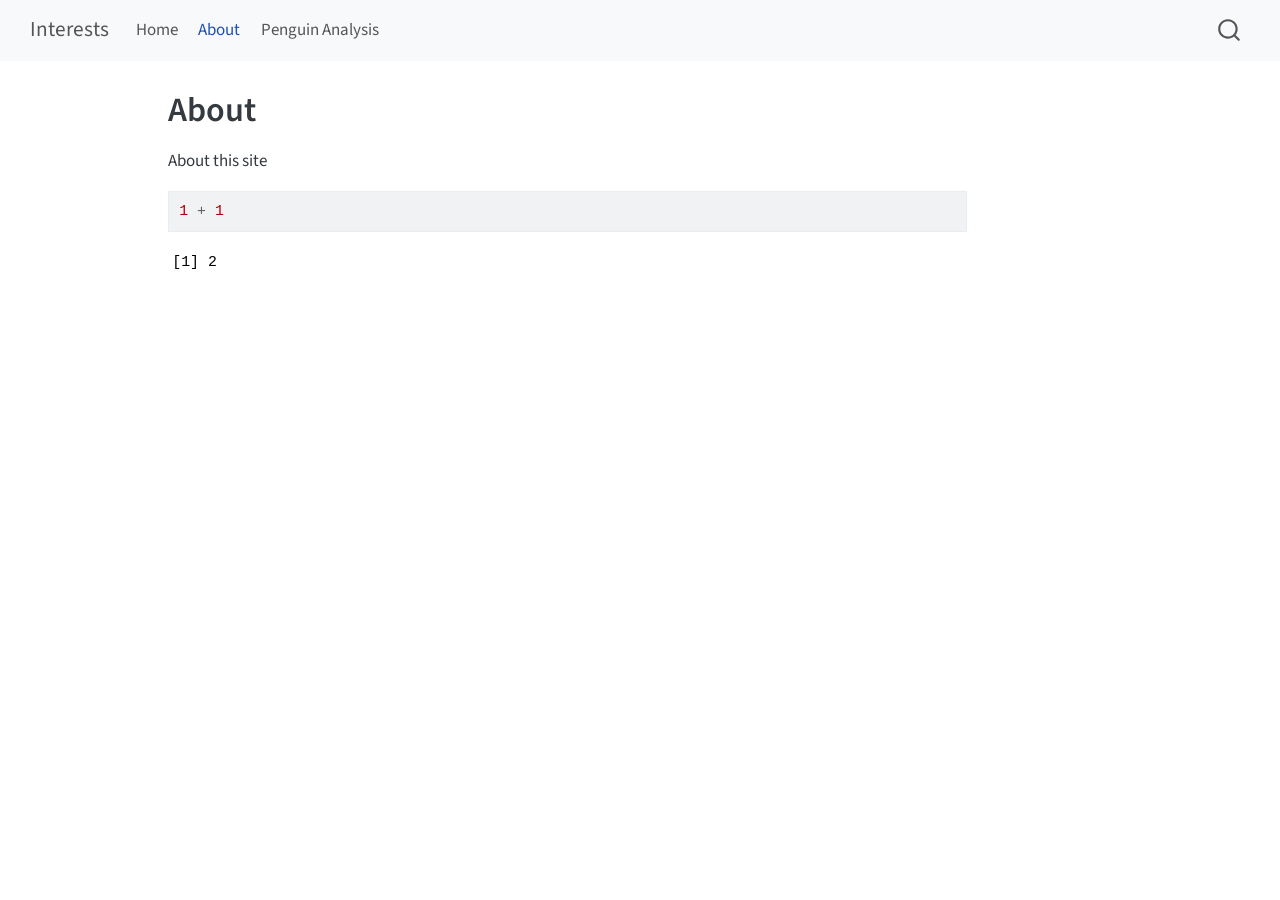
==== docs/about.html @ 3bec6e5f "Add .nojekyll to disable Jekyll builds" ====
<!DOCTYPE html>
<html xmlns="http://www.w3.org/1999/xhtml" lang="en" xml:lang="en"><head>

<meta charset="utf-8">
<meta name="generator" content="quarto-1.6.42">

<meta name="viewport" content="width=device-width, initial-scale=1.0, user-scalable=yes">


<title>About – Interests</title>
<style>
code{white-space: pre-wrap;}
span.smallcaps{font-variant: small-caps;}
div.columns{display: flex; gap: min(4vw, 1.5em);}
div.column{flex: auto; overflow-x: auto;}
div.hanging-indent{margin-left: 1.5em; text-indent: -1.5em;}
ul.task-list{list-style: none;}
ul.task-list li input[type="checkbox"] {
  width: 0.8em;
  margin: 0 0.8em 0.2em -1em; /* quarto-specific, see https://github.com/quarto-dev/quarto-cli/issues/4556 */ 
  vertical-align: middle;
}
/* CSS for syntax highlighting */
pre > code.sourceCode { white-space: pre; position: relative; }
pre > code.sourceCode > span { line-height: 1.25; }
pre > code.sourceCode > span:empty { height: 1.2em; }
.sourceCode { overflow: visible; }
code.sourceCode > span { color: inherit; text-decoration: inherit; }
div.sourceCode { margin: 1em 0; }
pre.sourceCode { margin: 0; }
@media screen {
div.sourceCode { overflow: auto; }
}
@media print {
pre > code.sourceCode { white-space: pre-wrap; }
pre > code.sourceCode > span { display: inline-block; text-indent: -5em; padding-left: 5em; }
}
pre.numberSource code
  { counter-reset: source-line 0; }
pre.numberSource code > span
  { position: relative; left: -4em; counter-increment: source-line; }
pre.numberSource code > span > a:first-child::before
  { content: counter(source-line);
    position: relative; left: -1em; text-align: right; vertical-align: baseline;
    border: none; display: inline-block;
    -webkit-touch-callout: none; -webkit-user-select: none;
    -khtml-user-select: none; -moz-user-select: none;
    -ms-user-select: none; user-select: none;
    padding: 0 4px; width: 4em;
  }
pre.numberSource { margin-left: 3em;  padding-left: 4px; }
div.sourceCode
  {   }
@media screen {
pre > code.sourceCode > span > a:first-child::before { text-decoration: underline; }
}
</style>


<script src="site_libs/quarto-nav/quarto-nav.js"></script>
<script src="site_libs/quarto-nav/headroom.min.js"></script>
<script src="site_libs/clipboard/clipboard.min.js"></script>
<script src="site_libs/quarto-search/autocomplete.umd.js"></script>
<script src="site_libs/quarto-search/fuse.min.js"></script>
<script src="site_libs/quarto-search/quarto-search.js"></script>
<meta name="quarto:offset" content="./">
<script src="site_libs/quarto-html/quarto.js"></script>
<script src="site_libs/quarto-html/popper.min.js"></script>
<script src="site_libs/quarto-html/tippy.umd.min.js"></script>
<script src="site_libs/quarto-html/anchor.min.js"></script>
<link href="site_libs/quarto-html/tippy.css" rel="stylesheet">
<link href="site_libs/quarto-html/quarto-syntax-highlighting-2f5df379a58b258e96c21c0638c20c03.css" rel="stylesheet" id="quarto-text-highlighting-styles">
<script src="site_libs/bootstrap/bootstrap.min.js"></script>
<link href="site_libs/bootstrap/bootstrap-icons.css" rel="stylesheet">
<link href="site_libs/bootstrap/bootstrap-6bd9cfa162949bde0a231f530c97869d.min.css" rel="stylesheet" append-hash="true" id="quarto-bootstrap" data-mode="light">
<script id="quarto-search-options" type="application/json">{
  "location": "navbar",
  "copy-button": false,
  "collapse-after": 3,
  "panel-placement": "end",
  "type": "overlay",
  "limit": 50,
  "keyboard-shortcut": [
    "f",
    "/",
    "s"
  ],
  "show-item-context": false,
  "language": {
    "search-no-results-text": "No results",
    "search-matching-documents-text": "matching documents",
    "search-copy-link-title": "Copy link to search",
    "search-hide-matches-text": "Hide additional matches",
    "search-more-match-text": "more match in this document",
    "search-more-matches-text": "more matches in this document",
    "search-clear-button-title": "Clear",
    "search-text-placeholder": "",
    "search-detached-cancel-button-title": "Cancel",
    "search-submit-button-title": "Submit",
    "search-label": "Search"
  }
}</script>


<link rel="stylesheet" href="styles.css">
</head>

<body class="nav-fixed">

<div id="quarto-search-results"></div>
  <header id="quarto-header" class="headroom fixed-top">
    <nav class="navbar navbar-expand-lg " data-bs-theme="dark">
      <div class="navbar-container container-fluid">
      <div class="navbar-brand-container mx-auto">
    <a class="navbar-brand" href="./index.html">
    <span class="navbar-title">Interests</span>
    </a>
  </div>
            <div id="quarto-search" class="" title="Search"></div>
          <button class="navbar-toggler" type="button" data-bs-toggle="collapse" data-bs-target="#navbarCollapse" aria-controls="navbarCollapse" role="menu" aria-expanded="false" aria-label="Toggle navigation" onclick="if (window.quartoToggleHeadroom) { window.quartoToggleHeadroom(); }">
  <span class="navbar-toggler-icon"></span>
</button>
          <div class="collapse navbar-collapse" id="navbarCollapse">
            <ul class="navbar-nav navbar-nav-scroll me-auto">
  <li class="nav-item">
    <a class="nav-link" href="./index.html"> 
<span class="menu-text">Home</span></a>
  </li>  
  <li class="nav-item">
    <a class="nav-link active" href="./about.html" aria-current="page"> 
<span class="menu-text">About</span></a>
  </li>  
  <li class="nav-item">
    <a class="nav-link" href="./test.html"> 
<span class="menu-text">Penguin Analysis</span></a>
  </li>  
</ul>
          </div> <!-- /navcollapse -->
            <div class="quarto-navbar-tools">
</div>
      </div> <!-- /container-fluid -->
    </nav>
</header>
<!-- content -->
<div id="quarto-content" class="quarto-container page-columns page-rows-contents page-layout-article page-navbar">
<!-- sidebar -->
<!-- margin-sidebar -->
    <div id="quarto-margin-sidebar" class="sidebar margin-sidebar zindex-bottom">
        
    </div>
<!-- main -->
<main class="content" id="quarto-document-content">

<header id="title-block-header" class="quarto-title-block default">
<div class="quarto-title">
<h1 class="title">About</h1>
</div>



<div class="quarto-title-meta">

    
  
    
  </div>
  


</header>


<p>About this site</p>
<div class="cell">
<div class="sourceCode cell-code" id="cb1"><pre class="sourceCode r code-with-copy"><code class="sourceCode r"><span id="cb1-1"><a href="#cb1-1" aria-hidden="true" tabindex="-1"></a><span class="dv">1</span> <span class="sc">+</span> <span class="dv">1</span></span></code><button title="Copy to Clipboard" class="code-copy-button"><i class="bi"></i></button></pre></div>
<div class="cell-output cell-output-stdout">
<pre><code>[1] 2</code></pre>
</div>
</div>



</main> <!-- /main -->
<script id="quarto-html-after-body" type="application/javascript">
window.document.addEventListener("DOMContentLoaded", function (event) {
  const toggleBodyColorMode = (bsSheetEl) => {
    const mode = bsSheetEl.getAttribute("data-mode");
    const bodyEl = window.document.querySelector("body");
    if (mode === "dark") {
      bodyEl.classList.add("quarto-dark");
      bodyEl.classList.remove("quarto-light");
    } else {
      bodyEl.classList.add("quarto-light");
      bodyEl.classList.remove("quarto-dark");
    }
  }
  const toggleBodyColorPrimary = () => {
    const bsSheetEl = window.document.querySelector("link#quarto-bootstrap");
    if (bsSheetEl) {
      toggleBodyColorMode(bsSheetEl);
    }
  }
  toggleBodyColorPrimary();  
  const icon = "";
  const anchorJS = new window.AnchorJS();
  anchorJS.options = {
    placement: 'right',
    icon: icon
  };
  anchorJS.add('.anchored');
  const isCodeAnnotation = (el) => {
    for (const clz of el.classList) {
      if (clz.startsWith('code-annotation-')) {                     
        return true;
      }
    }
    return false;
  }
  const onCopySuccess = function(e) {
    // button target
    const button = e.trigger;
    // don't keep focus
    button.blur();
    // flash "checked"
    button.classList.add('code-copy-button-checked');
    var currentTitle = button.getAttribute("title");
    button.setAttribute("title", "Copied!");
    let tooltip;
    if (window.bootstrap) {
      button.setAttribute("data-bs-toggle", "tooltip");
      button.setAttribute("data-bs-placement", "left");
      button.setAttribute("data-bs-title", "Copied!");
      tooltip = new bootstrap.Tooltip(button, 
        { trigger: "manual", 
          customClass: "code-copy-button-tooltip",
          offset: [0, -8]});
      tooltip.show();    
    }
    setTimeout(function() {
      if (tooltip) {
        tooltip.hide();
        button.removeAttribute("data-bs-title");
        button.removeAttribute("data-bs-toggle");
        button.removeAttribute("data-bs-placement");
      }
      button.setAttribute("title", currentTitle);
      button.classList.remove('code-copy-button-checked');
    }, 1000);
    // clear code selection
    e.clearSelection();
  }
  const getTextToCopy = function(trigger) {
      const codeEl = trigger.previousElementSibling.cloneNode(true);
      for (const childEl of codeEl.children) {
        if (isCodeAnnotation(childEl)) {
          childEl.remove();
        }
      }
      return codeEl.innerText;
  }
  const clipboard = new window.ClipboardJS('.code-copy-button:not([data-in-quarto-modal])', {
    text: getTextToCopy
  });
  clipboard.on('success', onCopySuccess);
  if (window.document.getElementById('quarto-embedded-source-code-modal')) {
    const clipboardModal = new window.ClipboardJS('.code-copy-button[data-in-quarto-modal]', {
      text: getTextToCopy,
      container: window.document.getElementById('quarto-embedded-source-code-modal')
    });
    clipboardModal.on('success', onCopySuccess);
  }
    var localhostRegex = new RegExp(/^(?:http|https):\/\/localhost\:?[0-9]*\//);
    var mailtoRegex = new RegExp(/^mailto:/);
      var filterRegex = new RegExp('/' + window.location.host + '/');
    var isInternal = (href) => {
        return filterRegex.test(href) || localhostRegex.test(href) || mailtoRegex.test(href);
    }
    // Inspect non-navigation links and adorn them if external
 	var links = window.document.querySelectorAll('a[href]:not(.nav-link):not(.navbar-brand):not(.toc-action):not(.sidebar-link):not(.sidebar-item-toggle):not(.pagination-link):not(.no-external):not([aria-hidden]):not(.dropdown-item):not(.quarto-navigation-tool):not(.about-link)');
    for (var i=0; i<links.length; i++) {
      const link = links[i];
      if (!isInternal(link.href)) {
        // undo the damage that might have been done by quarto-nav.js in the case of
        // links that we want to consider external
        if (link.dataset.originalHref !== undefined) {
          link.href = link.dataset.originalHref;
        }
      }
    }
  function tippyHover(el, contentFn, onTriggerFn, onUntriggerFn) {
    const config = {
      allowHTML: true,
      maxWidth: 500,
      delay: 100,
      arrow: false,
      appendTo: function(el) {
          return el.parentElement;
      },
      interactive: true,
      interactiveBorder: 10,
      theme: 'quarto',
      placement: 'bottom-start',
    };
    if (contentFn) {
      config.content = contentFn;
    }
    if (onTriggerFn) {
      config.onTrigger = onTriggerFn;
    }
    if (onUntriggerFn) {
      config.onUntrigger = onUntriggerFn;
    }
    window.tippy(el, config); 
  }
  const noterefs = window.document.querySelectorAll('a[role="doc-noteref"]');
  for (var i=0; i<noterefs.length; i++) {
    const ref = noterefs[i];
    tippyHover(ref, function() {
      // use id or data attribute instead here
      let href = ref.getAttribute('data-footnote-href') || ref.getAttribute('href');
      try { href = new URL(href).hash; } catch {}
      const id = href.replace(/^#\/?/, "");
      const note = window.document.getElementById(id);
      if (note) {
        return note.innerHTML;
      } else {
        return "";
      }
    });
  }
  const xrefs = window.document.querySelectorAll('a.quarto-xref');
  const processXRef = (id, note) => {
    // Strip column container classes
    const stripColumnClz = (el) => {
      el.classList.remove("page-full", "page-columns");
      if (el.children) {
        for (const child of el.children) {
          stripColumnClz(child);
        }
      }
    }
    stripColumnClz(note)
    if (id === null || id.startsWith('sec-')) {
      // Special case sections, only their first couple elements
      const container = document.createElement("div");
      if (note.children && note.children.length > 2) {
        container.appendChild(note.children[0].cloneNode(true));
        for (let i = 1; i < note.children.length; i++) {
          const child = note.children[i];
          if (child.tagName === "P" && child.innerText === "") {
            continue;
          } else {
            container.appendChild(child.cloneNode(true));
            break;
          }
        }
        if (window.Quarto?.typesetMath) {
          window.Quarto.typesetMath(container);
        }
        return container.innerHTML
      } else {
        if (window.Quarto?.typesetMath) {
          window.Quarto.typesetMath(note);
        }
        return note.innerHTML;
      }
    } else {
      // Remove any anchor links if they are present
      const anchorLink = note.querySelector('a.anchorjs-link');
      if (anchorLink) {
        anchorLink.remove();
      }
      if (window.Quarto?.typesetMath) {
        window.Quarto.typesetMath(note);
      }
      if (note.classList.contains("callout")) {
        return note.outerHTML;
      } else {
        return note.innerHTML;
      }
    }
  }
  for (var i=0; i<xrefs.length; i++) {
    const xref = xrefs[i];
    tippyHover(xref, undefined, function(instance) {
      instance.disable();
      let url = xref.getAttribute('href');
      let hash = undefined; 
      if (url.startsWith('#')) {
        hash = url;
      } else {
        try { hash = new URL(url).hash; } catch {}
      }
      if (hash) {
        const id = hash.replace(/^#\/?/, "");
        const note = window.document.getElementById(id);
        if (note !== null) {
          try {
            const html = processXRef(id, note.cloneNode(true));
            instance.setContent(html);
          } finally {
            instance.enable();
            instance.show();
          }
        } else {
          // See if we can fetch this
          fetch(url.split('#')[0])
          .then(res => res.text())
          .then(html => {
            const parser = new DOMParser();
            const htmlDoc = parser.parseFromString(html, "text/html");
            const note = htmlDoc.getElementById(id);
            if (note !== null) {
              const html = processXRef(id, note);
              instance.setContent(html);
            } 
          }).finally(() => {
            instance.enable();
            instance.show();
          });
        }
      } else {
        // See if we can fetch a full url (with no hash to target)
        // This is a special case and we should probably do some content thinning / targeting
        fetch(url)
        .then(res => res.text())
        .then(html => {
          const parser = new DOMParser();
          const htmlDoc = parser.parseFromString(html, "text/html");
          const note = htmlDoc.querySelector('main.content');
          if (note !== null) {
            // This should only happen for chapter cross references
            // (since there is no id in the URL)
            // remove the first header
            if (note.children.length > 0 && note.children[0].tagName === "HEADER") {
              note.children[0].remove();
            }
            const html = processXRef(null, note);
            instance.setContent(html);
          } 
        }).finally(() => {
          instance.enable();
          instance.show();
        });
      }
    }, function(instance) {
    });
  }
      let selectedAnnoteEl;
      const selectorForAnnotation = ( cell, annotation) => {
        let cellAttr = 'data-code-cell="' + cell + '"';
        let lineAttr = 'data-code-annotation="' +  annotation + '"';
        const selector = 'span[' + cellAttr + '][' + lineAttr + ']';
        return selector;
      }
      const selectCodeLines = (annoteEl) => {
        const doc = window.document;
        const targetCell = annoteEl.getAttribute("data-target-cell");
        const targetAnnotation = annoteEl.getAttribute("data-target-annotation");
        const annoteSpan = window.document.querySelector(selectorForAnnotation(targetCell, targetAnnotation));
        const lines = annoteSpan.getAttribute("data-code-lines").split(",");
        const lineIds = lines.map((line) => {
          return targetCell + "-" + line;
        })
        let top = null;
        let height = null;
        let parent = null;
        if (lineIds.length > 0) {
            //compute the position of the single el (top and bottom and make a div)
            const el = window.document.getElementById(lineIds[0]);
            top = el.offsetTop;
            height = el.offsetHeight;
            parent = el.parentElement.parentElement;
          if (lineIds.length > 1) {
            const lastEl = window.document.getElementById(lineIds[lineIds.length - 1]);
            const bottom = lastEl.offsetTop + lastEl.offsetHeight;
            height = bottom - top;
          }
          if (top !== null && height !== null && parent !== null) {
            // cook up a div (if necessary) and position it 
            let div = window.document.getElementById("code-annotation-line-highlight");
            if (div === null) {
              div = window.document.createElement("div");
              div.setAttribute("id", "code-annotation-line-highlight");
              div.style.position = 'absolute';
              parent.appendChild(div);
            }
            div.style.top = top - 2 + "px";
            div.style.height = height + 4 + "px";
            div.style.left = 0;
            let gutterDiv = window.document.getElementById("code-annotation-line-highlight-gutter");
            if (gutterDiv === null) {
              gutterDiv = window.document.createElement("div");
              gutterDiv.setAttribute("id", "code-annotation-line-highlight-gutter");
              gutterDiv.style.position = 'absolute';
              const codeCell = window.document.getElementById(targetCell);
              const gutter = codeCell.querySelector('.code-annotation-gutter');
              gutter.appendChild(gutterDiv);
            }
            gutterDiv.style.top = top - 2 + "px";
            gutterDiv.style.height = height + 4 + "px";
          }
          selectedAnnoteEl = annoteEl;
        }
      };
      const unselectCodeLines = () => {
        const elementsIds = ["code-annotation-line-highlight", "code-annotation-line-highlight-gutter"];
        elementsIds.forEach((elId) => {
          const div = window.document.getElementById(elId);
          if (div) {
            div.remove();
          }
        });
        selectedAnnoteEl = undefined;
      };
        // Handle positioning of the toggle
    window.addEventListener(
      "resize",
      throttle(() => {
        elRect = undefined;
        if (selectedAnnoteEl) {
          selectCodeLines(selectedAnnoteEl);
        }
      }, 10)
    );
    function throttle(fn, ms) {
    let throttle = false;
    let timer;
      return (...args) => {
        if(!throttle) { // first call gets through
            fn.apply(this, args);
            throttle = true;
        } else { // all the others get throttled
            if(timer) clearTimeout(timer); // cancel #2
            timer = setTimeout(() => {
              fn.apply(this, args);
              timer = throttle = false;
            }, ms);
        }
      };
    }
      // Attach click handler to the DT
      const annoteDls = window.document.querySelectorAll('dt[data-target-cell]');
      for (const annoteDlNode of annoteDls) {
        annoteDlNode.addEventListener('click', (event) => {
          const clickedEl = event.target;
          if (clickedEl !== selectedAnnoteEl) {
            unselectCodeLines();
            const activeEl = window.document.querySelector('dt[data-target-cell].code-annotation-active');
            if (activeEl) {
              activeEl.classList.remove('code-annotation-active');
            }
            selectCodeLines(clickedEl);
            clickedEl.classList.add('code-annotation-active');
          } else {
            // Unselect the line
            unselectCodeLines();
            clickedEl.classList.remove('code-annotation-active');
          }
        });
      }
  const findCites = (el) => {
    const parentEl = el.parentElement;
    if (parentEl) {
      const cites = parentEl.dataset.cites;
      if (cites) {
        return {
          el,
          cites: cites.split(' ')
        };
      } else {
        return findCites(el.parentElement)
      }
    } else {
      return undefined;
    }
  };
  var bibliorefs = window.document.querySelectorAll('a[role="doc-biblioref"]');
  for (var i=0; i<bibliorefs.length; i++) {
    const ref = bibliorefs[i];
    const citeInfo = findCites(ref);
    if (citeInfo) {
      tippyHover(citeInfo.el, function() {
        var popup = window.document.createElement('div');
        citeInfo.cites.forEach(function(cite) {
          var citeDiv = window.document.createElement('div');
          citeDiv.classList.add('hanging-indent');
          citeDiv.classList.add('csl-entry');
          var biblioDiv = window.document.getElementById('ref-' + cite);
          if (biblioDiv) {
            citeDiv.innerHTML = biblioDiv.innerHTML;
          }
          popup.appendChild(citeDiv);
        });
        return popup.innerHTML;
      });
    }
  }
});
</script>
</div> <!-- /content -->




</body></html>
---- docs/site_libs/quarto-html/tippy.css ----
.tippy-box[data-animation=fade][data-state=hidden]{opacity:0}[data-tippy-root]{max-width:calc(100vw - 10px)}.tippy-box{position:relative;background-color:#333;color:#fff;border-radius:4px;font-size:14px;line-height:1.4;white-space:normal;outline:0;transition-property:transform,visibility,opacity}.tippy-box[data-placement^=top]>.tippy-arrow{bottom:0}.tippy-box[data-placement^=top]>.tippy-arrow:before{bottom:-7px;left:0;border-width:8px 8px 0;border-top-color:initial;transform-origin:center top}.tippy-box[data-placement^=bottom]>.tippy-arrow{top:0}.tippy-box[data-placement^=bottom]>.tippy-arrow:before{top:-7px;left:0;border-width:0 8px 8px;border-bottom-color:initial;transform-origin:center bottom}.tippy-box[data-placement^=left]>.tippy-arrow{right:0}.tippy-box[data-placement^=left]>.tippy-arrow:before{border-width:8px 0 8px 8px;border-left-color:initial;right:-7px;transform-origin:center left}.tippy-box[data-placement^=right]>.tippy-arrow{left:0}.tippy-box[data-placement^=right]>.tippy-arrow:before{left:-7px;border-width:8px 8px 8px 0;border-right-color:initial;transform-origin:center right}.tippy-box[data-inertia][data-state=visible]{transition-timing-function:cubic-bezier(.54,1.5,.38,1.11)}.tippy-arrow{width:16px;height:16px;color:#333}.tippy-arrow:before{content:"";position:absolute;border-color:transparent;border-style:solid}.tippy-content{position:relative;padding:5px 9px;z-index:1}
---- docs/site_libs/quarto-html/quarto-syntax-highlighting-2f5df379a58b258e96c21c0638c20c03.css ----
/* quarto syntax highlight colors */
:root {
  --quarto-hl-ot-color: #003B4F;
  --quarto-hl-at-color: #657422;
  --quarto-hl-ss-color: #20794D;
  --quarto-hl-an-color: #5E5E5E;
  --quarto-hl-fu-color: #4758AB;
  --quarto-hl-st-color: #20794D;
  --quarto-hl-cf-color: #003B4F;
  --quarto-hl-op-color: #5E5E5E;
  --quarto-hl-er-color: #AD0000;
  --quarto-hl-bn-color: #AD0000;
  --quarto-hl-al-color: #AD0000;
  --quarto-hl-va-color: #111111;
  --quarto-hl-bu-color: inherit;
  --quarto-hl-ex-color: inherit;
  --quarto-hl-pp-color: #AD0000;
  --quarto-hl-in-color: #5E5E5E;
  --quarto-hl-vs-color: #20794D;
  --quarto-hl-wa-color: #5E5E5E;
  --quarto-hl-do-color: #5E5E5E;
  --quarto-hl-im-color: #00769E;
  --quarto-hl-ch-color: #20794D;
  --quarto-hl-dt-color: #AD0000;
  --quarto-hl-fl-color: #AD0000;
  --quarto-hl-co-color: #5E5E5E;
  --quarto-hl-cv-color: #5E5E5E;
  --quarto-hl-cn-color: #8f5902;
  --quarto-hl-sc-color: #5E5E5E;
  --quarto-hl-dv-color: #AD0000;
  --quarto-hl-kw-color: #003B4F;
}

/* other quarto variables */
:root {
  --quarto-font-monospace: SFMono-Regular, Menlo, Monaco, Consolas, "Liberation Mono", "Courier New", monospace;
}

pre > code.sourceCode > span {
  color: #003B4F;
}

code span {
  color: #003B4F;
}

code.sourceCode > span {
  color: #003B4F;
}

div.sourceCode,
div.sourceCode pre.sourceCode {
  color: #003B4F;
}

code span.ot {
  color: #003B4F;
  font-style: inherit;
}

code span.at {
  color: #657422;
  font-style: inherit;
}

code span.ss {
  color: #20794D;
  font-style: inherit;
}

code span.an {
  color: #5E5E5E;
  font-style: inherit;
}

code span.fu {
  color: #4758AB;
  font-style: inherit;
}

code span.st {
  color: #20794D;
  font-style: inherit;
}

code span.cf {
  color: #003B4F;
  font-weight: bold;
  font-style: inherit;
}

code span.op {
  color: #5E5E5E;
  font-style: inherit;
}

code span.er {
  color: #AD0000;
  font-style: inherit;
}

code span.bn {
  color: #AD0000;
  font-style: inherit;
}

code span.al {
  color: #AD0000;
  font-style: inherit;
}

code span.va {
  color: #111111;
  font-style: inherit;
}

code span.bu {
  font-style: inherit;
}

code span.ex {
  font-style: inherit;
}

code span.pp {
  color: #AD0000;
  font-style: inherit;
}

code span.in {
  color: #5E5E5E;
  font-style: inherit;
}

code span.vs {
  color: #20794D;
  font-style: inherit;
}

code span.wa {
  color: #5E5E5E;
  font-style: italic;
}

code span.do {
  color: #5E5E5E;
  font-style: italic;
}

code span.im {
  color: #00769E;
  font-style: inherit;
}

code span.ch {
  color: #20794D;
  font-style: inherit;
}

code span.dt {
  color: #AD0000;
  font-style: inherit;
}

code span.fl {
  color: #AD0000;
  font-style: inherit;
}

code span.co {
  color: #5E5E5E;
  font-style: inherit;
}

code span.cv {
  color: #5E5E5E;
  font-style: italic;
}

code span.cn {
  color: #8f5902;
  font-style: inherit;
}

code span.sc {
  color: #5E5E5E;
  font-style: inherit;
}

code span.dv {
  color: #AD0000;
  font-style: inherit;
}

code span.kw {
  color: #003B4F;
  font-weight: bold;
  font-style: inherit;
}

.prevent-inlining {
  content: "</";
}

/*# sourceMappingURL=35eb38a806ee71ea6d2563be2308c832.css.map */
---- docs/styles.css ----
/* css styles */
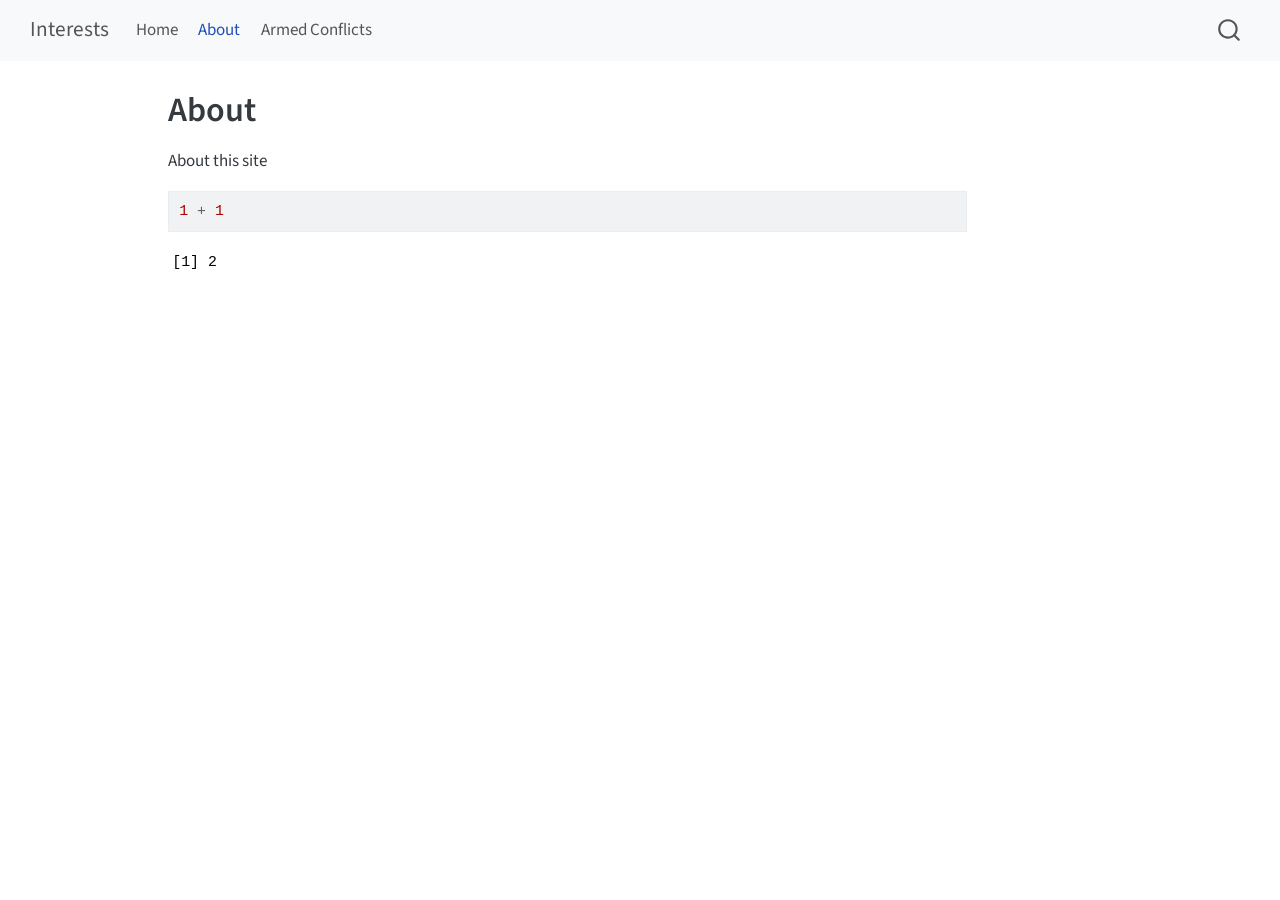
==== commit 9f70c2ad: "Amending last commit. Getting rid of any remnants of penguins =)." ====
--- a/docs/about.html
+++ b/docs/about.html
@@ -131,8 +131,8 @@
 <span class="menu-text">About</span></a>
   </li>  
   <li class="nav-item">
-    <a class="nav-link" href="./test.html"> 
-<span class="menu-text">Penguin Analysis</span></a>
+    <a class="nav-link" href="./armed_conflict.html"> 
+<span class="menu-text">Armed Conflicts</span></a>
   </li>  
 </ul>
           </div> <!-- /navcollapse -->
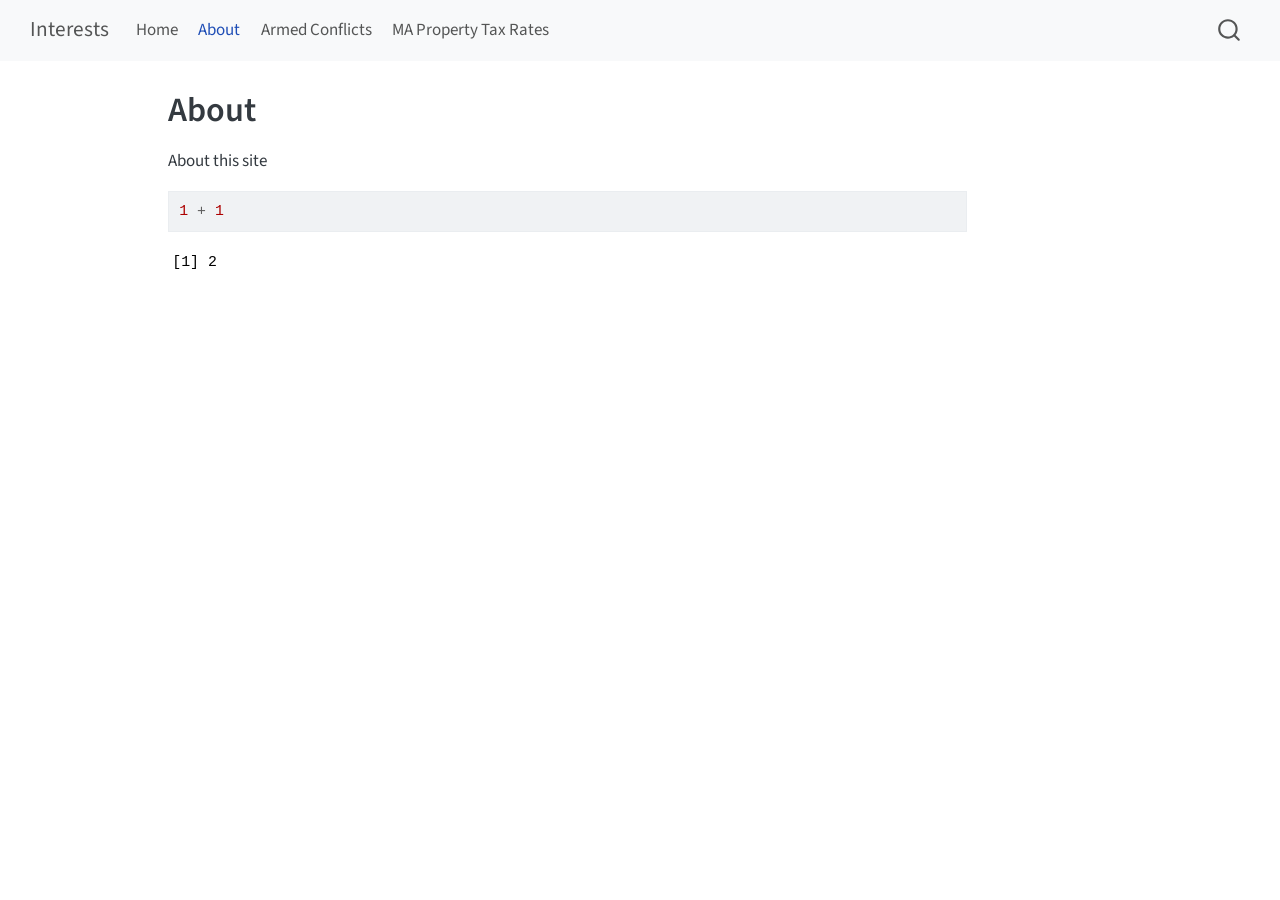
==== commit 649d8512: "moved to local storage w small copy changes" ====
--- a/docs/about.html
+++ b/docs/about.html
@@ -133,6 +133,10 @@
   <li class="nav-item">
     <a class="nav-link" href="./armed_conflict.html"> 
 <span class="menu-text">Armed Conflicts</span></a>
+  </li>  
+  <li class="nav-item">
+    <a class="nav-link" href="./mass.html"> 
+<span class="menu-text">MA Property Tax Rates</span></a>
   </li>  
 </ul>
           </div> <!-- /navcollapse -->
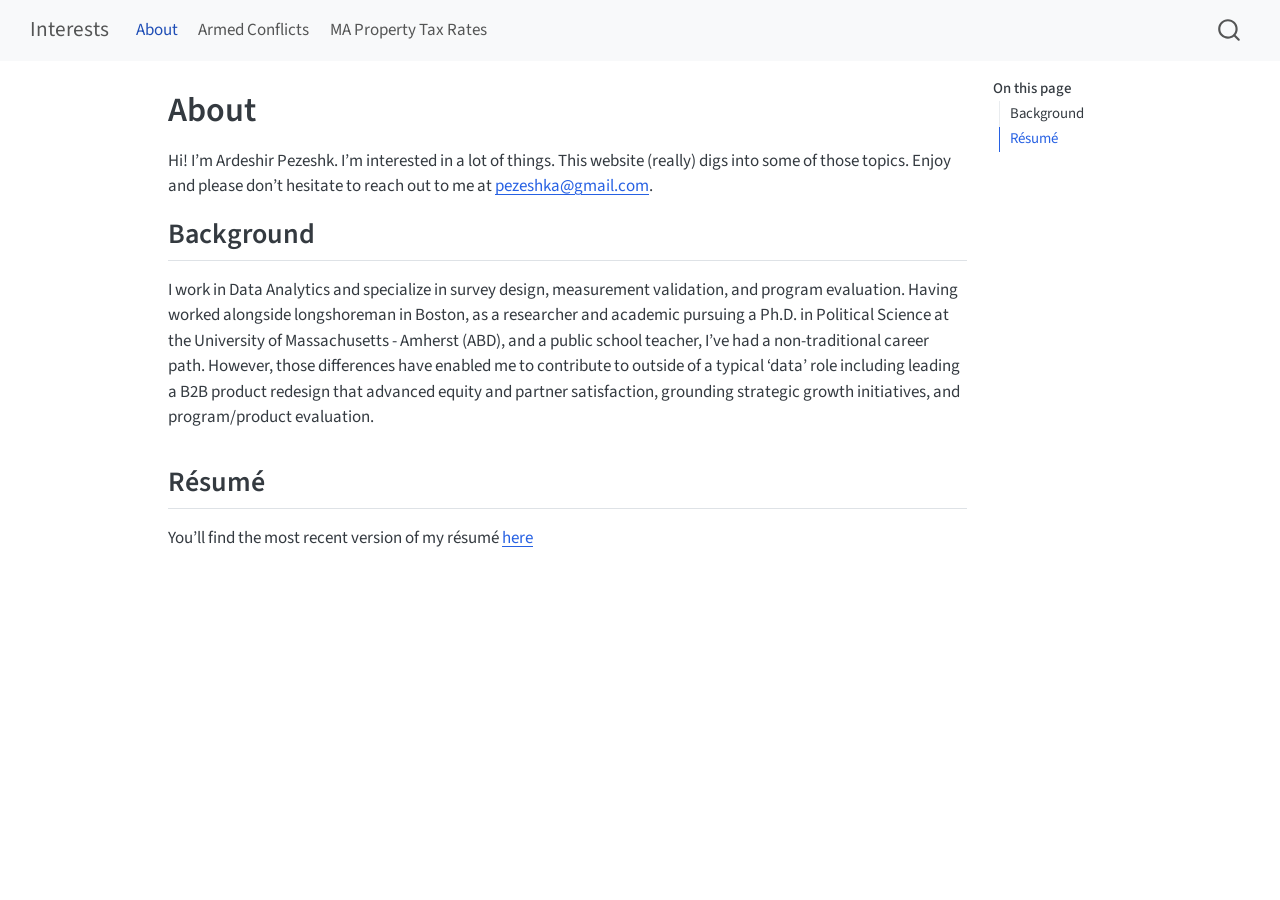
==== commit f1cacf08: "update webpages" ====
--- a/docs/about.html
+++ b/docs/about.html
@@ -19,40 +19,6 @@
   width: 0.8em;
   margin: 0 0.8em 0.2em -1em; /* quarto-specific, see https://github.com/quarto-dev/quarto-cli/issues/4556 */ 
   vertical-align: middle;
-}
-/* CSS for syntax highlighting */
-pre > code.sourceCode { white-space: pre; position: relative; }
-pre > code.sourceCode > span { line-height: 1.25; }
-pre > code.sourceCode > span:empty { height: 1.2em; }
-.sourceCode { overflow: visible; }
-code.sourceCode > span { color: inherit; text-decoration: inherit; }
-div.sourceCode { margin: 1em 0; }
-pre.sourceCode { margin: 0; }
-@media screen {
-div.sourceCode { overflow: auto; }
-}
-@media print {
-pre > code.sourceCode { white-space: pre-wrap; }
-pre > code.sourceCode > span { display: inline-block; text-indent: -5em; padding-left: 5em; }
-}
-pre.numberSource code
-  { counter-reset: source-line 0; }
-pre.numberSource code > span
-  { position: relative; left: -4em; counter-increment: source-line; }
-pre.numberSource code > span > a:first-child::before
-  { content: counter(source-line);
-    position: relative; left: -1em; text-align: right; vertical-align: baseline;
-    border: none; display: inline-block;
-    -webkit-touch-callout: none; -webkit-user-select: none;
-    -khtml-user-select: none; -moz-user-select: none;
-    -ms-user-select: none; user-select: none;
-    padding: 0 4px; width: 4em;
-  }
-pre.numberSource { margin-left: 3em;  padding-left: 4px; }
-div.sourceCode
-  {   }
-@media screen {
-pre > code.sourceCode > span > a:first-child::before { text-decoration: underline; }
 }
 </style>
 
@@ -123,10 +89,6 @@
           <div class="collapse navbar-collapse" id="navbarCollapse">
             <ul class="navbar-nav navbar-nav-scroll me-auto">
   <li class="nav-item">
-    <a class="nav-link" href="./index.html"> 
-<span class="menu-text">Home</span></a>
-  </li>  
-  <li class="nav-item">
     <a class="nav-link active" href="./about.html" aria-current="page"> 
 <span class="menu-text">About</span></a>
   </li>  
@@ -149,8 +111,15 @@
 <div id="quarto-content" class="quarto-container page-columns page-rows-contents page-layout-article page-navbar">
 <!-- sidebar -->
 <!-- margin-sidebar -->
-    <div id="quarto-margin-sidebar" class="sidebar margin-sidebar zindex-bottom">
-        
+    <div id="quarto-margin-sidebar" class="sidebar margin-sidebar">
+        <nav id="TOC" role="doc-toc" class="toc-active">
+    <h2 id="toc-title">On this page</h2>
+   
+  <ul>
+  <li><a href="#background" id="toc-background" class="nav-link active" data-scroll-target="#background">Background</a></li>
+  <li><a href="#résumé" id="toc-résumé" class="nav-link" data-scroll-target="#résumé">Résumé</a></li>
+  </ul>
+</nav>
     </div>
 <!-- main -->
 <main class="content" id="quarto-document-content">
@@ -174,15 +143,17 @@
 </header>
 
 
-<p>About this site</p>
-<div class="cell">
-<div class="sourceCode cell-code" id="cb1"><pre class="sourceCode r code-with-copy"><code class="sourceCode r"><span id="cb1-1"><a href="#cb1-1" aria-hidden="true" tabindex="-1"></a><span class="dv">1</span> <span class="sc">+</span> <span class="dv">1</span></span></code><button title="Copy to Clipboard" class="code-copy-button"><i class="bi"></i></button></pre></div>
-<div class="cell-output cell-output-stdout">
-<pre><code>[1] 2</code></pre>
-</div>
-</div>
-
-
+<p>Hi! I’m Ardeshir Pezeshk. I’m interested in a lot of things. This website (really) digs into some of those topics. Enjoy and please don’t hesitate to reach out to me at <a href="mailto:pezeshka@gmail.com">pezeshka@gmail.com</a>.</p>
+<section id="background" class="level2">
+<h2 class="anchored" data-anchor-id="background">Background</h2>
+<p>I work in Data Analytics and specialize in survey design, measurement validation, and program evaluation. Having worked alongside longshoreman in Boston, as a researcher and academic pursuing a Ph.D.&nbsp;in Political Science at the University of Massachusetts - Amherst (ABD), and a public school teacher, I’ve had a non-traditional career path. However, those differences have enabled me to contribute to outside of a typical ‘data’ role including leading a B2B product redesign that advanced equity and partner satisfaction, grounding strategic growth initiatives, and program/product evaluation.</p>
+</section>
+<section id="résumé" class="level2">
+<h2 class="anchored" data-anchor-id="résumé">Résumé</h2>
+<p>You’ll find the most recent version of my résumé <a href="https://drive.google.com/file/d/1kM9ImNQi08-RJFJR9l2CmvvWIUH6cJAu/view?usp=sharing">here</a></p>
+
+
+</section>
 
 </main> <!-- /main -->
 <script id="quarto-html-after-body" type="application/javascript">
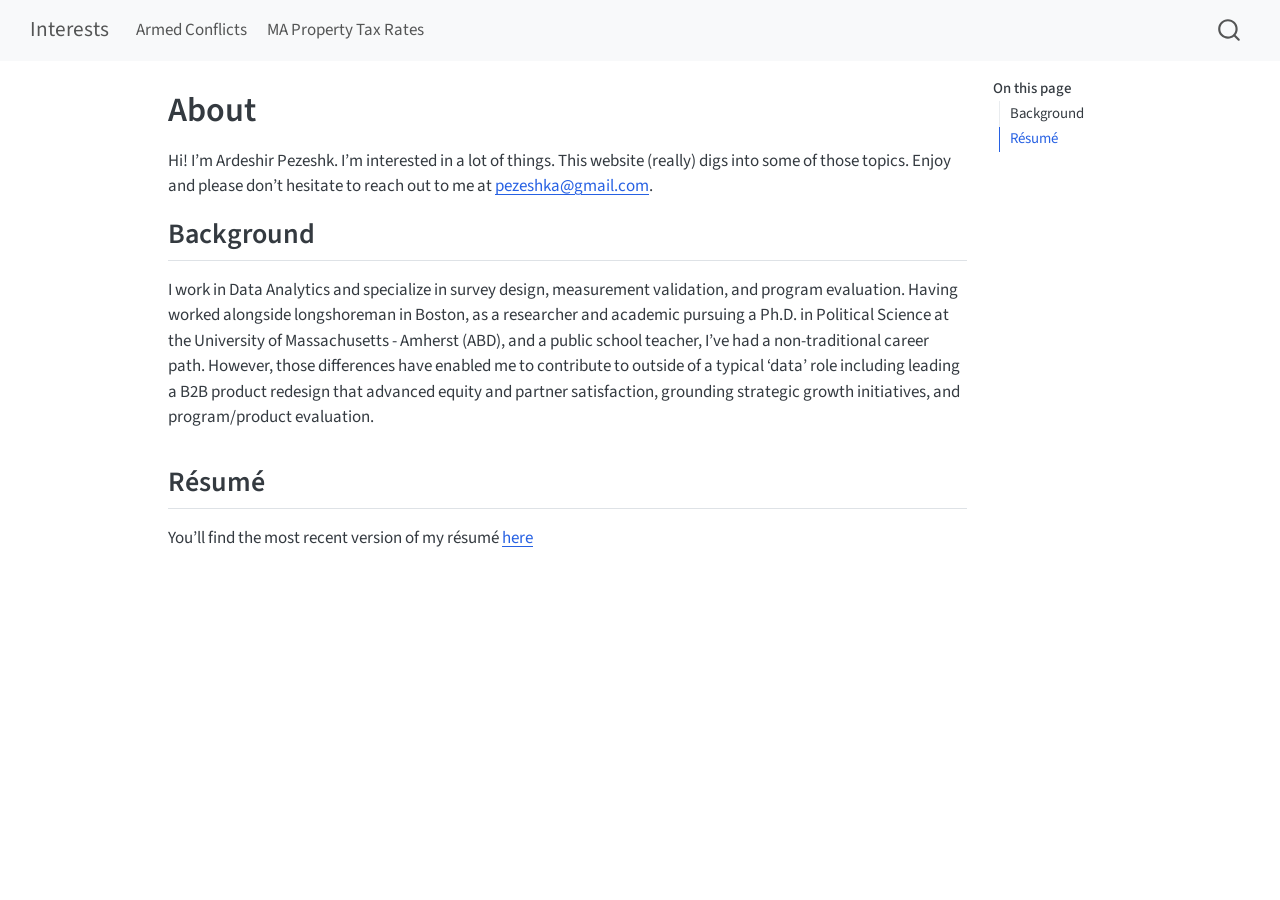
==== commit c7b72f4d: "updated render" ====
--- a/docs/about.html
+++ b/docs/about.html
@@ -89,10 +89,6 @@
           <div class="collapse navbar-collapse" id="navbarCollapse">
             <ul class="navbar-nav navbar-nav-scroll me-auto">
   <li class="nav-item">
-    <a class="nav-link active" href="./about.html" aria-current="page"> 
-<span class="menu-text">About</span></a>
-  </li>  
-  <li class="nav-item">
     <a class="nav-link" href="./armed_conflict.html"> 
 <span class="menu-text">Armed Conflicts</span></a>
   </li>  
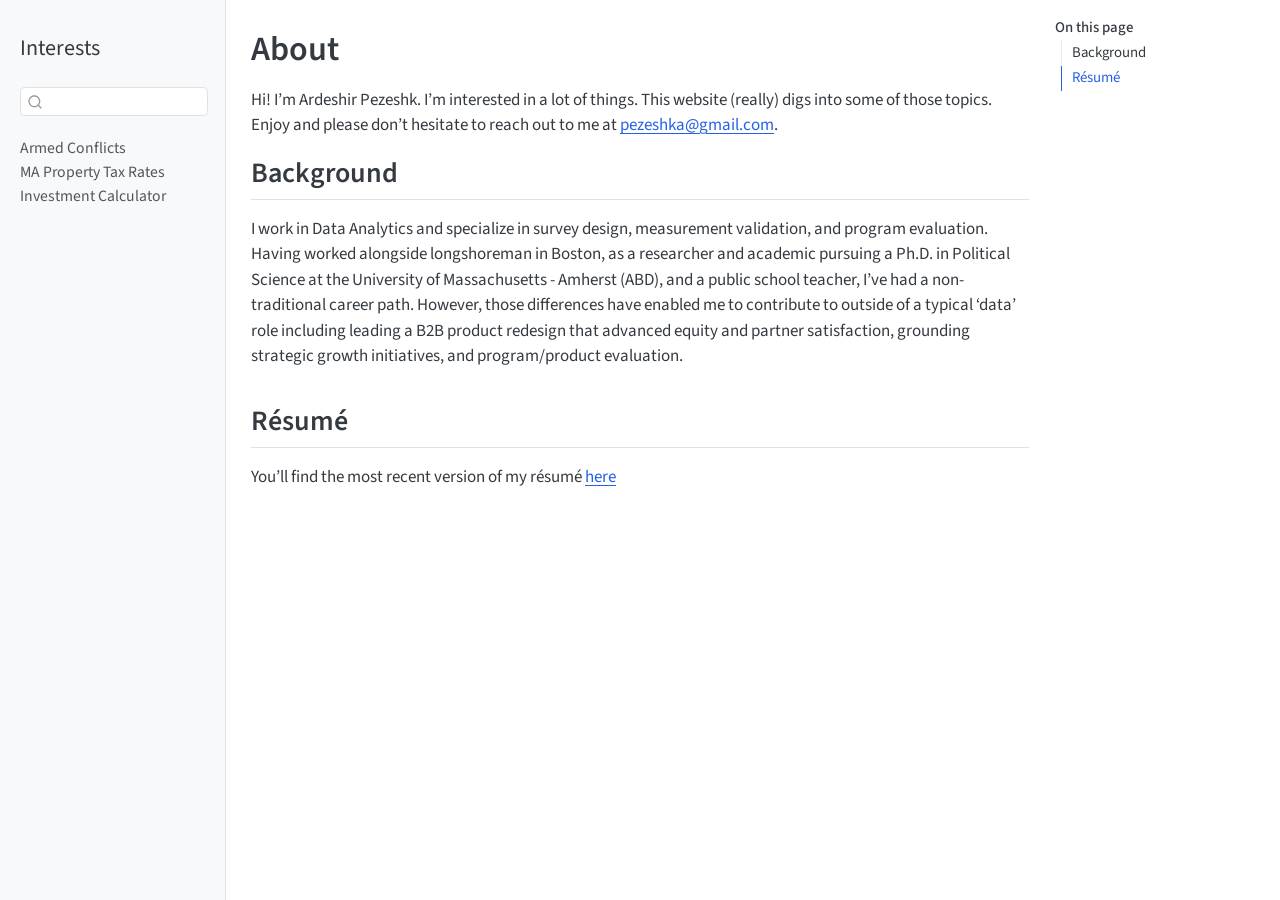
==== commit 52f4c200: "trying to resolve styling and other issues" ====
--- a/docs/about.html
+++ b/docs/about.html
@@ -38,13 +38,13 @@
 <link href="site_libs/quarto-html/quarto-syntax-highlighting-2f5df379a58b258e96c21c0638c20c03.css" rel="stylesheet" id="quarto-text-highlighting-styles">
 <script src="site_libs/bootstrap/bootstrap.min.js"></script>
 <link href="site_libs/bootstrap/bootstrap-icons.css" rel="stylesheet">
-<link href="site_libs/bootstrap/bootstrap-6bd9cfa162949bde0a231f530c97869d.min.css" rel="stylesheet" append-hash="true" id="quarto-bootstrap" data-mode="light">
+<link href="site_libs/bootstrap/bootstrap-2be10d9e998f81ff6e49e26833438aa5.min.css" rel="stylesheet" append-hash="true" id="quarto-bootstrap" data-mode="light">
 <script id="quarto-search-options" type="application/json">{
-  "location": "navbar",
+  "location": "sidebar",
   "copy-button": false,
   "collapse-after": 3,
-  "panel-placement": "end",
-  "type": "overlay",
+  "panel-placement": "start",
+  "type": "textbox",
   "limit": 50,
   "keyboard-shortcut": [
     "f",
@@ -71,41 +71,64 @@
 <link rel="stylesheet" href="styles.css">
 </head>
 
-<body class="nav-fixed">
+<body class="nav-sidebar docked">
 
 <div id="quarto-search-results"></div>
   <header id="quarto-header" class="headroom fixed-top">
-    <nav class="navbar navbar-expand-lg " data-bs-theme="dark">
-      <div class="navbar-container container-fluid">
-      <div class="navbar-brand-container mx-auto">
-    <a class="navbar-brand" href="./index.html">
-    <span class="navbar-title">Interests</span>
-    </a>
-  </div>
-            <div id="quarto-search" class="" title="Search"></div>
-          <button class="navbar-toggler" type="button" data-bs-toggle="collapse" data-bs-target="#navbarCollapse" aria-controls="navbarCollapse" role="menu" aria-expanded="false" aria-label="Toggle navigation" onclick="if (window.quartoToggleHeadroom) { window.quartoToggleHeadroom(); }">
-  <span class="navbar-toggler-icon"></span>
-</button>
-          <div class="collapse navbar-collapse" id="navbarCollapse">
-            <ul class="navbar-nav navbar-nav-scroll me-auto">
-  <li class="nav-item">
-    <a class="nav-link" href="./armed_conflict.html"> 
-<span class="menu-text">Armed Conflicts</span></a>
-  </li>  
-  <li class="nav-item">
-    <a class="nav-link" href="./mass.html"> 
-<span class="menu-text">MA Property Tax Rates</span></a>
-  </li>  
-</ul>
-          </div> <!-- /navcollapse -->
-            <div class="quarto-navbar-tools">
-</div>
-      </div> <!-- /container-fluid -->
-    </nav>
+  <nav class="quarto-secondary-nav">
+    <div class="container-fluid d-flex">
+      <button type="button" class="quarto-btn-toggle btn" data-bs-toggle="collapse" role="button" data-bs-target=".quarto-sidebar-collapse-item" aria-controls="quarto-sidebar" aria-expanded="false" aria-label="Toggle sidebar navigation" onclick="if (window.quartoToggleHeadroom) { window.quartoToggleHeadroom(); }">
+        <i class="bi bi-layout-text-sidebar-reverse"></i>
+      </button>
+        <nav class="quarto-page-breadcrumbs" aria-label="breadcrumb"><ol class="breadcrumb"><li class="breadcrumb-item">
+      Interests
+      </li></ol></nav>
+        <a class="flex-grow-1" role="navigation" data-bs-toggle="collapse" data-bs-target=".quarto-sidebar-collapse-item" aria-controls="quarto-sidebar" aria-expanded="false" aria-label="Toggle sidebar navigation" onclick="if (window.quartoToggleHeadroom) { window.quartoToggleHeadroom(); }">      
+        </a>
+      <button type="button" class="btn quarto-search-button" aria-label="Search" onclick="window.quartoOpenSearch();">
+        <i class="bi bi-search"></i>
+      </button>
+    </div>
+  </nav>
 </header>
 <!-- content -->
-<div id="quarto-content" class="quarto-container page-columns page-rows-contents page-layout-article page-navbar">
+<div id="quarto-content" class="quarto-container page-columns page-rows-contents page-layout-article">
 <!-- sidebar -->
+  <nav id="quarto-sidebar" class="sidebar collapse collapse-horizontal quarto-sidebar-collapse-item sidebar-navigation docked overflow-auto">
+    <div class="pt-lg-2 mt-2 text-left sidebar-header">
+    <div class="sidebar-title mb-0 py-0">
+      <a href="./">Interests</a> 
+    </div>
+      </div>
+        <div class="mt-2 flex-shrink-0 align-items-center">
+        <div class="sidebar-search">
+        <div id="quarto-search" class="" title="Search"></div>
+        </div>
+        </div>
+    <div class="sidebar-menu-container"> 
+    <ul class="list-unstyled mt-1">
+        <li class="sidebar-item">
+  <div class="sidebar-item-container"> 
+  <a href="./armed_conflict.html" class="sidebar-item-text sidebar-link">
+ <span class="menu-text">Armed Conflicts</span></a>
+  </div>
+</li>
+        <li class="sidebar-item">
+  <div class="sidebar-item-container"> 
+  <a href="./mass.html" class="sidebar-item-text sidebar-link">
+ <span class="menu-text">MA Property Tax Rates</span></a>
+  </div>
+</li>
+        <li class="sidebar-item">
+  <div class="sidebar-item-container"> 
+  <a href="./investment_calculator.html" class="sidebar-item-text sidebar-link">
+ <span class="menu-text">Investment Calculator</span></a>
+  </div>
+</li>
+    </ul>
+    </div>
+</nav>
+<div id="quarto-sidebar-glass" class="quarto-sidebar-collapse-item" data-bs-toggle="collapse" data-bs-target=".quarto-sidebar-collapse-item"></div>
 <!-- margin-sidebar -->
     <div id="quarto-margin-sidebar" class="sidebar margin-sidebar">
         <nav id="TOC" role="doc-toc" class="toc-active">
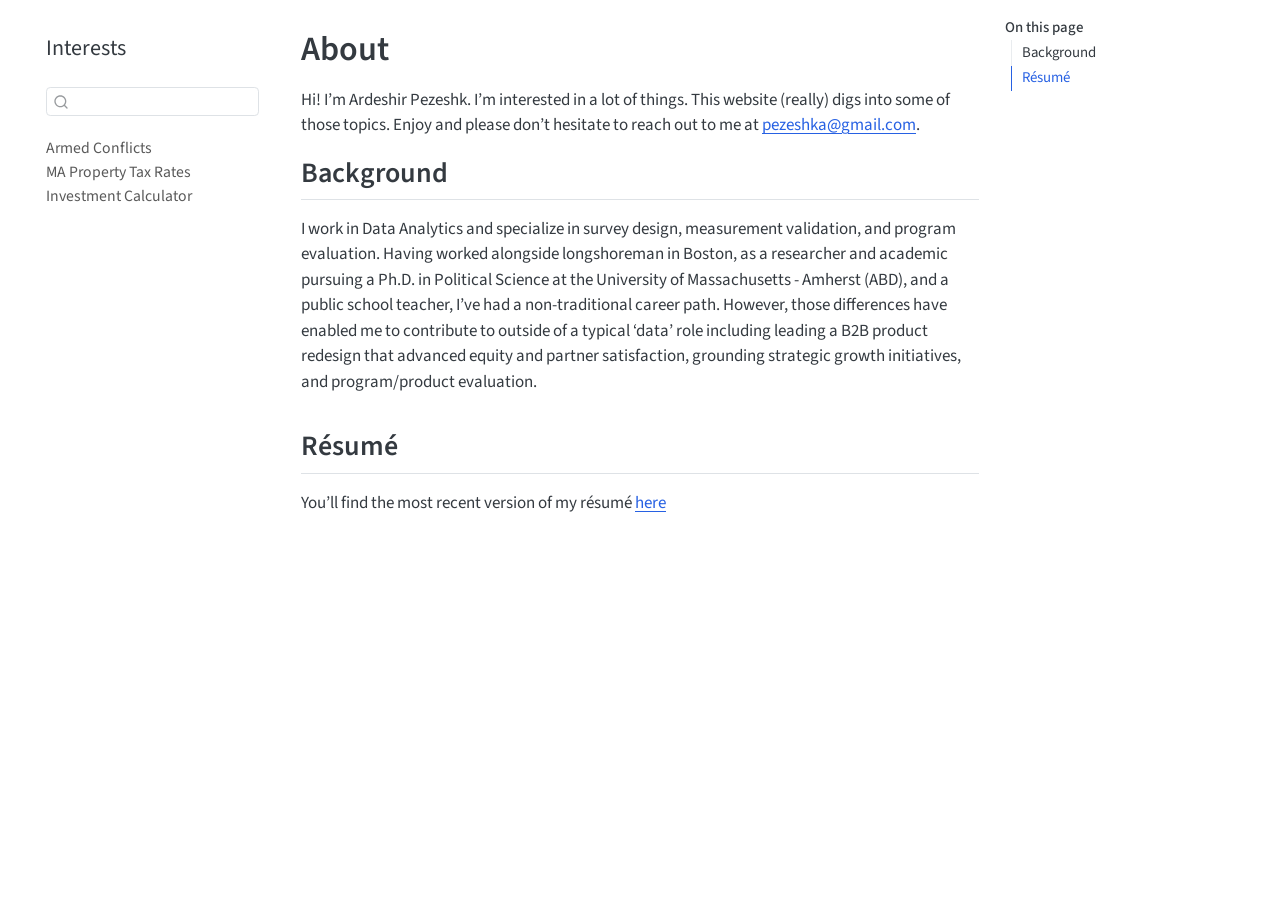
==== commit 7a43b4cc: "forgot to render everything" ====
--- a/docs/about.html
+++ b/docs/about.html
@@ -38,7 +38,7 @@
 <link href="site_libs/quarto-html/quarto-syntax-highlighting-2f5df379a58b258e96c21c0638c20c03.css" rel="stylesheet" id="quarto-text-highlighting-styles">
 <script src="site_libs/bootstrap/bootstrap.min.js"></script>
 <link href="site_libs/bootstrap/bootstrap-icons.css" rel="stylesheet">
-<link href="site_libs/bootstrap/bootstrap-2be10d9e998f81ff6e49e26833438aa5.min.css" rel="stylesheet" append-hash="true" id="quarto-bootstrap" data-mode="light">
+<link href="site_libs/bootstrap/bootstrap-6bd9cfa162949bde0a231f530c97869d.min.css" rel="stylesheet" append-hash="true" id="quarto-bootstrap" data-mode="light">
 <script id="quarto-search-options" type="application/json">{
   "location": "sidebar",
   "copy-button": false,
@@ -71,7 +71,7 @@
 <link rel="stylesheet" href="styles.css">
 </head>
 
-<body class="nav-sidebar docked">
+<body class="nav-sidebar floating">
 
 <div id="quarto-search-results"></div>
   <header id="quarto-header" class="headroom fixed-top">
@@ -94,7 +94,7 @@
 <!-- content -->
 <div id="quarto-content" class="quarto-container page-columns page-rows-contents page-layout-article">
 <!-- sidebar -->
-  <nav id="quarto-sidebar" class="sidebar collapse collapse-horizontal quarto-sidebar-collapse-item sidebar-navigation docked overflow-auto">
+  <nav id="quarto-sidebar" class="sidebar collapse collapse-horizontal quarto-sidebar-collapse-item sidebar-navigation floating overflow-auto">
     <div class="pt-lg-2 mt-2 text-left sidebar-header">
     <div class="sidebar-title mb-0 py-0">
       <a href="./">Interests</a> 
